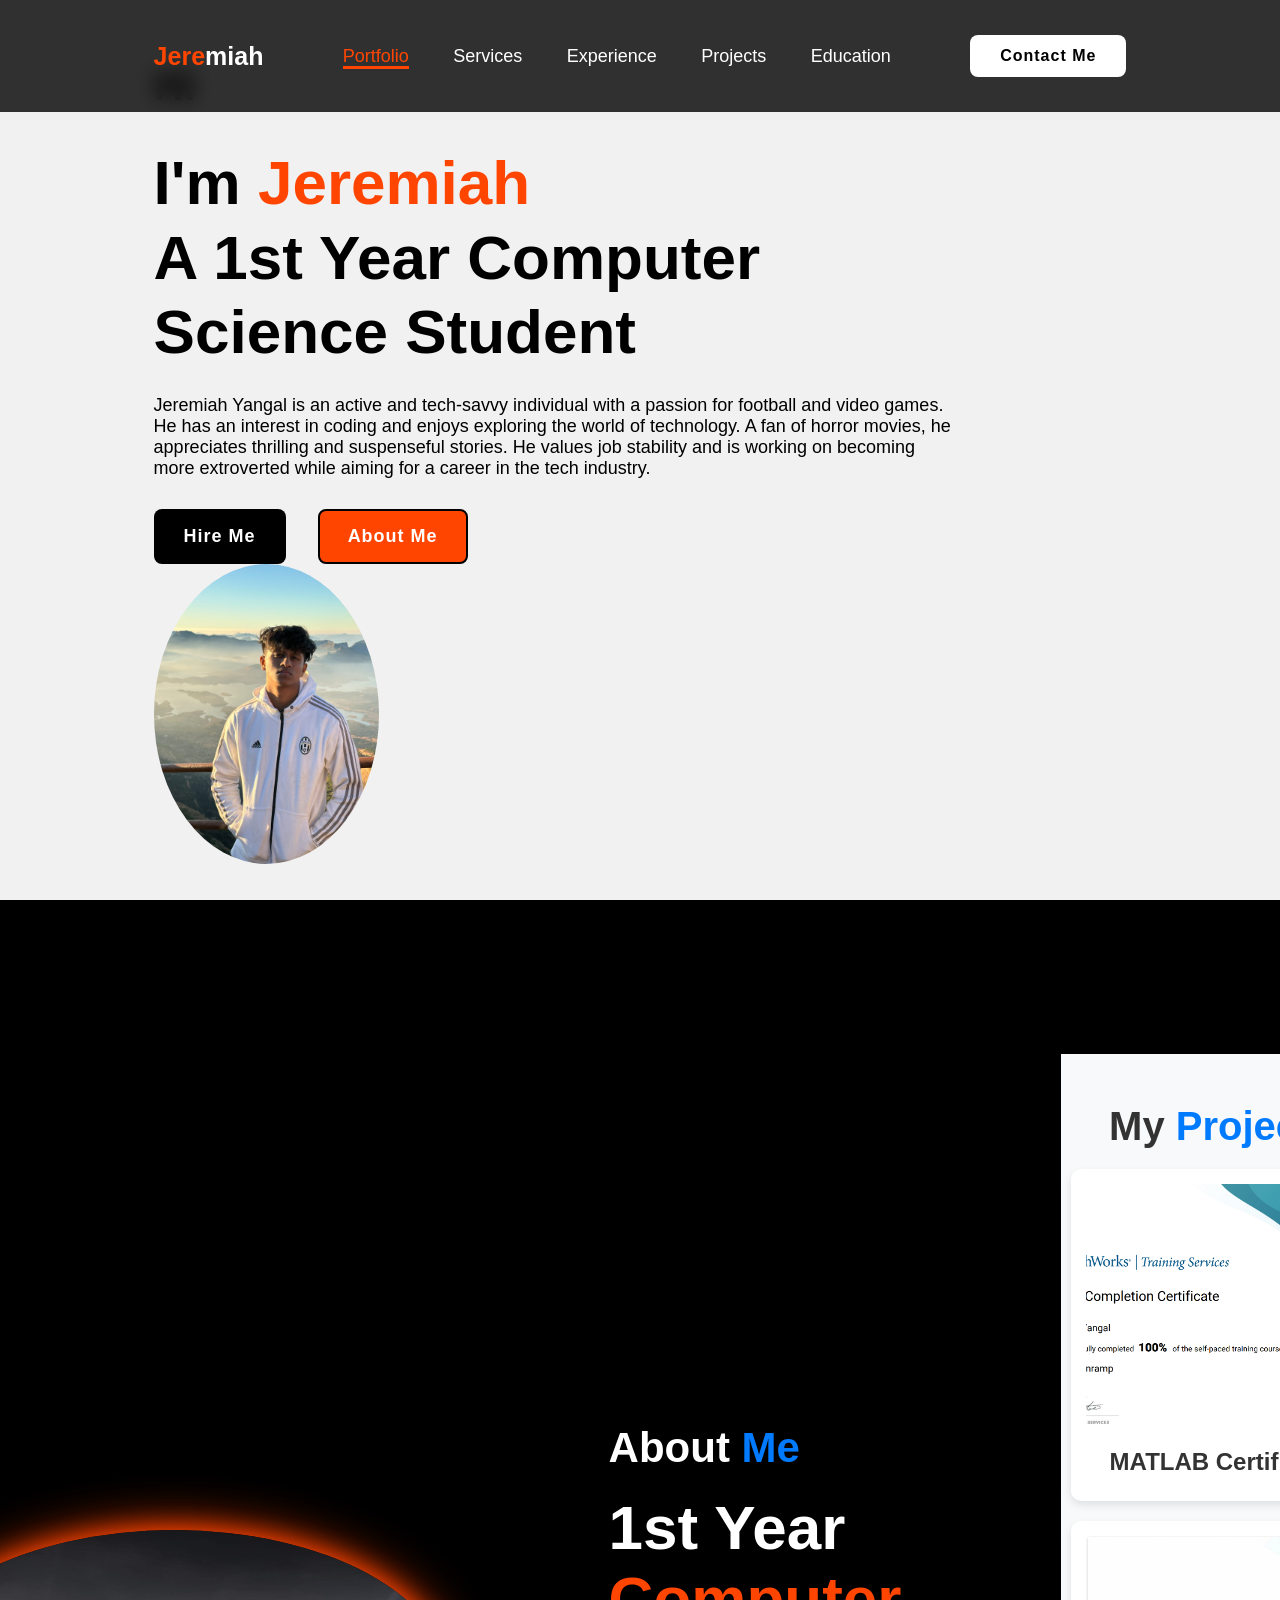
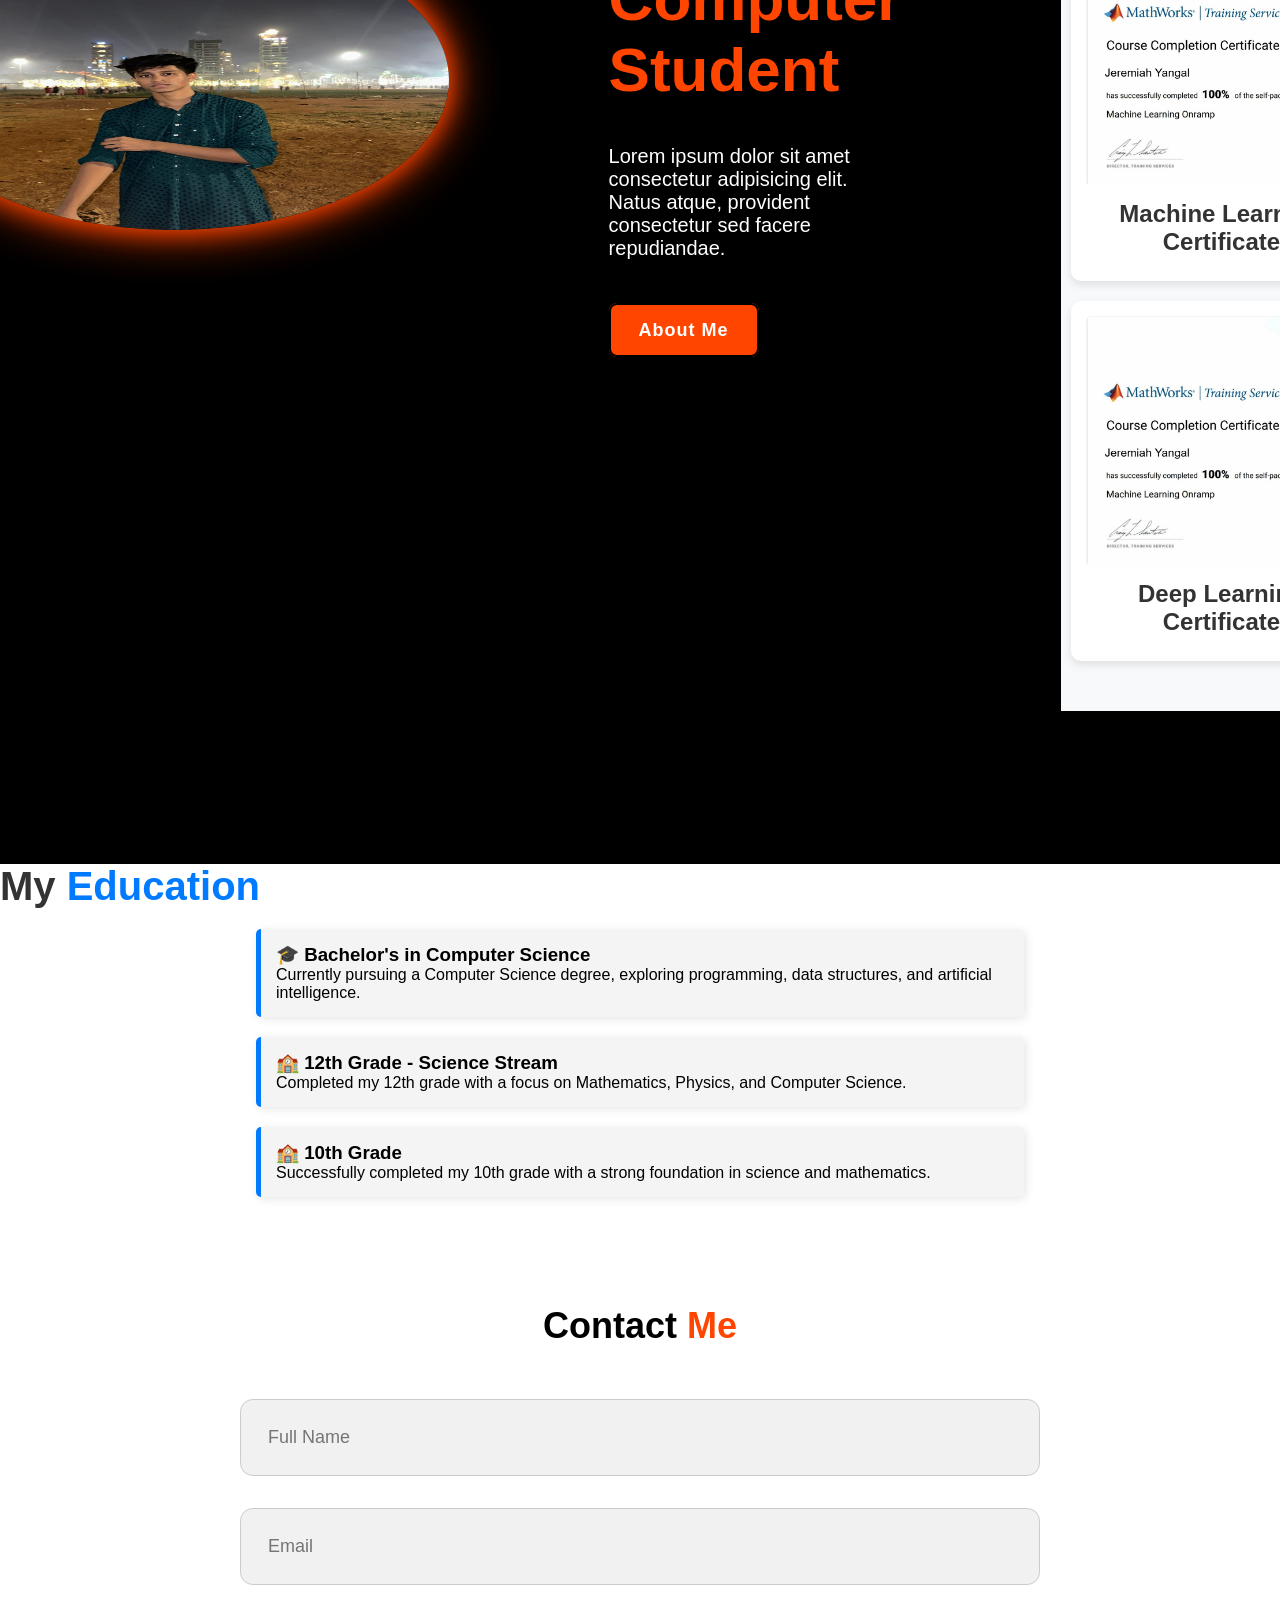
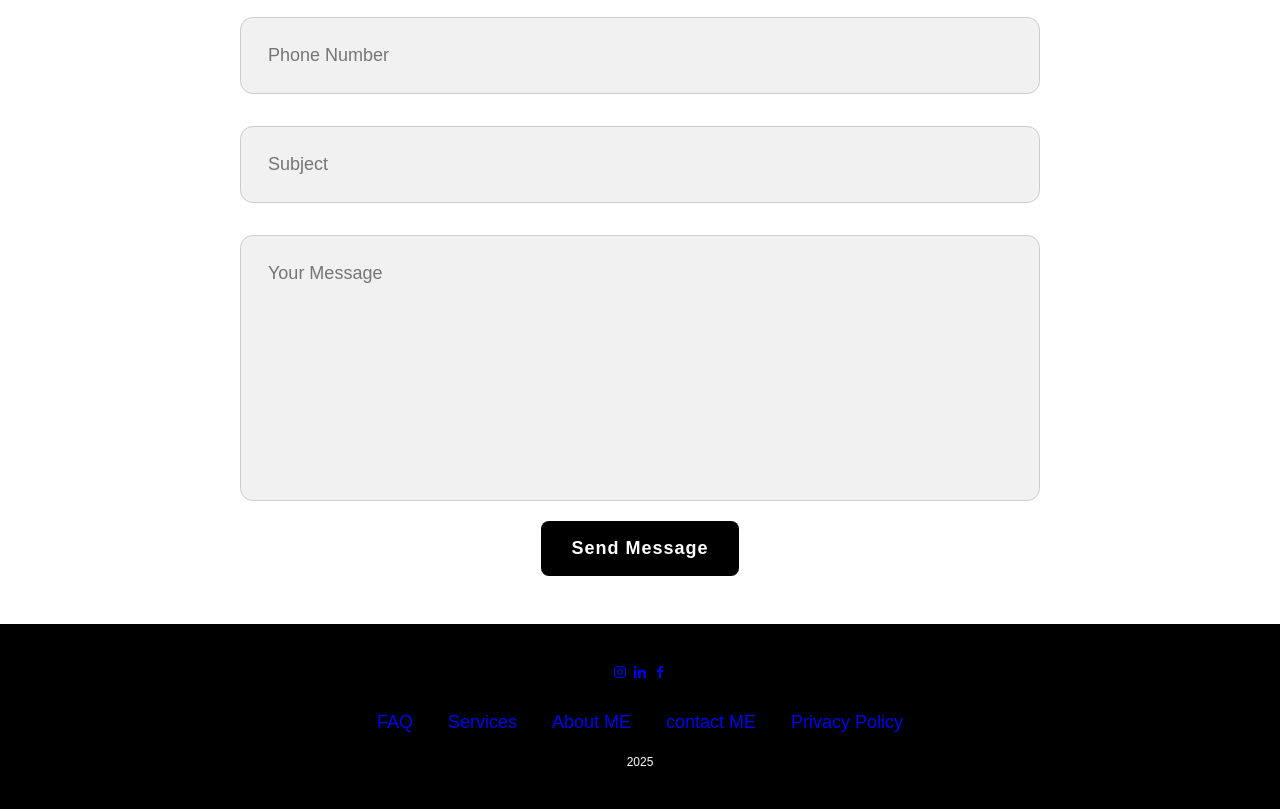
==== index.html @ 3ae471b3 "deploy" ====
<!DOCTYPE html>
<html lang="en">
<head>
    <meta charset="UTF-8">
    <meta name="viewport" content="width=device-width, initial-scale=1.0">
    <title>Simple Portfolio</title>
    <link rel="stylesheet" href="style.css">
    <link rel="stylesheet" href="https://unpkg.com/boxicons@2.1.4/css/boxicons.min.css">

</head>
<body>
    <header class="header">
        <a href="#" class="logo"><span>Jere</span>miah</a>
        
        <nav class="navbar">
            <a href="#" class="active">Portfolio</a>
            <a href="#">Services</a> 
            <a href="#">Experience</a> 
            <a href="#projects">Projects</a> 
            <a href="#education">Education</a>
        </nav>
        
        <a href="#contact" class="contact">Contact Me</a>
    </header>
    
    <section class="home">
        <div class="home-content">
            <h3>Hi</h3>
            <br>
             <br>
            <h1>I'm <span>Jeremiah</span><br>A 1st Year Computer Science Student</h1>
            <p>Jeremiah Yangal is an active and tech-savvy individual with a passion for football and video games. He has an interest in coding and enjoys exploring the world of technology. A fan of horror movies, he appreciates thrilling and suspenseful stories. He values job stability and is working on becoming more extroverted while aiming for a career in the tech industry.</p>
            
            <div class="btn-box">
                <button class="btn-1">Hire Me</button>
                <button class="btn-2">About Me</button>
            </div>
            
            <div class="img-box">
                <img src="my photo.jpg" height="300px" alt="Jeremiah's Photo">
            </div>
        </div>
    </section>
    
    <section class="about">
        <div class="about-img">
            <img src="my img.jpg" height="300px">
        </div>
        
        <div class="about-content">
            <h2 class="heading">About <span>Me</span></h2>
            <h3>1st Year <span>Computer Student</span></h3>
            <p>Lorem ipsum dolor sit amet consectetur adipisicing elit. Natus atque, provident consectetur sed facere repudiandae.</p>
            <a href="#" class="btn-2">About Me</a>
        </div>
        <section id="projects" class="projects">
            <h2 class="heading">My <span>Projects</span></h2>
            <div class="project-container">
                <div class="project">
                    <img src="MAtlab certifiacte.png" alt="Project 1">
                    <h3>MATLAB Certificate</h3>
                </div>
                <div class="project">
                    <img src="MAchine learning certifiavte.png" alt="Project 2">
                    <h3>Machine Learning Certificate</h3>
                </div>
                <div class="project">
                    <img src="Screenshot 2025-03-20 222717.png" alt="Project 3">
                    <h3>Deep Learning Certificate</h3>
                </div>
            </div>
        </section>
        
    </section>
    <section id="education" class="education">
        <h2 class="heading">My <span>Education</span></h2>
        
        <div class="education-container">
            <div class="education-box">
                <h3>🎓 Bachelor's in Computer Science</h3>
                <p>Currently pursuing a Computer Science degree, exploring programming, data structures, and artificial intelligence.</p>
            </div>
            
            <div class="education-box">
                <h3>🏫 12th Grade - Science Stream</h3>
                <p>Completed my 12th grade with a focus on Mathematics, Physics, and Computer Science.</p>
            </div>
            
            <div class="education-box">
                <h3>🏫 10th Grade</h3>
                <p>Successfully completed my 10th grade with a strong foundation in science and mathematics.</p>
            </div>
        </div>
    </section>
    
    

    <section id="contact" class="contact-form">
        <h2 class="contact-me">Contact <span>Me</span></h2>
        <form action="#">
            <div class="input-box">
                <input type="text" placeholder="Full Name">
                <input type="email" placeholder="Email">
            </div>
            <div class="input-box">
                <input type="number" placeholder="Phone Number">
                <input type="text" placeholder="Subject">
            </div>
            <textarea cols="30" rows="10" placeholder="Your Message"></textarea>
            <input type="submit" value="Send Message" class="btn-1">
        </form>
    </section>
    

        </form>



    </section>
    <footer class="footer">
        <div class="social">
            <a href="https://www.instagram.com/jeremiahh.30/" target="_blank"><i class='bx bxl-instagram'></i></a>
            <a href="https://www.linkedin.com/in/jeremiah-yangal-043360330/" target="_blank"><i class='bx bxl-linkedin'></i></a>
            <a href="https://facebook.com" target="_blank"><i class='bx bxl-facebook'></i></a>
            


        </div>
        <ul class="list">
            <li>

                <a href="#">FAQ</a>
            </li>
            <li>

                <a href="#">Services</a>
            </li>
            <li>

                <a href="#">About ME</a>
            </li>
            <li>

                <a href="#">contact ME</a>
            </li>
            <li>

                <a href="#">Privacy Policy</a>
            </li>


        </ul>
        <p class="copyright"> 2025 </p>



    </footer>
    
    
</body>
</html>
---- style.css ----
*{
    margin: 0;
    padding: 0;
    box-sizing: border-box;
    font-family:'Poppins',sans-serif;
    text-decoration: none;
    list-style: none;
}

.header{
    position: fixed;
    top: 0;
    left: 0;
    width: 100%;
    padding: 35px 12%;
    background: rgba(0, 0, 0, 0.8);
    backdrop-filter: blur(10px);
    display: flex;
    justify-content: space-between;
    align-items: center;
    z-index: 100;
}

.logo{
    font-size: 25px;
    color: white;
    font-weight: 600;
    transition: 0.3s ease;
}

.logo:hover{
    color: orangered;
    text-shadow: 0 0 25px orangered, 0 0 50px orangered;
    transform: scale(1.1);
}

span{
    color: orangered;
}

.navbar a{
    font-size: 18px;
    color: white;
    font-weight: 500;
    margin: 0 20px;
    border-bottom: 3px solid transparent;
    transition: 0.3s ease;
}

.navbar a:hover, .navbar a.active{
    color: orangered;
    border-bottom: 3px solid orangered;
}

.contact{
    padding: 10px 28px;
    background-color: white;
    color: black;
    border: 2px solid transparent;
    border-radius: 8px;
    font-size: 16px;
    letter-spacing: 1px;
    font-weight: 600;
    transition: 0.3s ease;
}

.contact:hover{
    background-color: orangered;
    box-shadow: 0 0 25px orangered;
    color: white;
}

.home{
    width: 100%;
    min-height: 100vh;
    background: rgba(241, 241, 241);
    display: flex;
    align-items: center;
    gap: 7mm;
    padding: 30px 12% 0;
}

.home-content{
    max-width: 800px;
}

.home-content h3{
    font-size: 42px;
}

.home-content h1{
    font-size: 62px;
    line-height: 1.2;
}

.home-content p{
    font-size: 18px;
    margin: 25px 0 30px;
}

.btn-box{
    width: 345px;
    display: flex;
    gap: 2em;
}

.btn-1, .btn-2{
    padding: 15px 28px;
    border-radius: 8px;
    font-size: 18px;
    letter-spacing: 1px;
    font-weight: 600;
    transition: 0.3s ease;
    cursor: pointer;
}

.btn-1{
    background-color: black;
    color: white;
    border: 2px solid transparent;
}

.btn-1:hover{
    background-color: white;
    color: black;
    border: 2px solid black;
}

.btn-2{
    background-color: orangered;
    color: white;
    border: 2px solid black;
}

.btn-2:hover{
    background-color: white;
    color: orangered;
}

.img-box img{
    border-radius: 50%;
}

::-webkit-scrollbar{
    width: 15px;
}

::-webkit-scrollbar-thumb{
    background-color: orangered;
}

::-webkit-scrollbar-track{
    background-color: rgba(0, 0, 0, 0.6);
    width: 50px;
}

.about{
    display: flex;
    justify-content: center;
    align-items: center;
    padding: 12% 8%;
    gap: 10em;
    background-color: black;
}

.about-img img{
    position: relative;
    width: 550px;
    box-shadow: 0 0 25px orangered, 0 0 50px orangered;
    border-radius: 50%;
}

.about-content h2{
    text-align: left;
    color: white;
    font-size: 42px;
}

.about-content h3{
    font-size: 62px;
    color: white;
}

.about-content p{
    color: white;
    font-size: 20px;
    margin: 2em 0 3em;
}

.contact-form h2{
    text-align: center;
    margin-top: 3em;
    margin-bottom: 1em;
    font-size: 36px;
}

.contact-form form{
    max-width: 50em;
    margin: 1rem auto;
    text-align: center;
    margin-bottom: 3em;
}

.contact-form form .input-box{
    display: flex;
    justify-content: center;
    flex-wrap: wrap;
}

.contact-form form .input-box input,
.contact-form form textarea{
    width: 100%;
    padding: 1.5em;
    font-size: 18px;
    color: black;
    background: rgba(241, 241, 241);
    border-radius: .8rem;
    margin: 1rem 0;
    resize: none;
    border: 1px solid #ccc;
}
.footer{
    position: relative;
    bottom: 0;
    width: 100%;
    padding: 40px 0;
    background-color: black;

}
.footer .social{
    text-align: center;
    padding-bottom: 25px;
    color: white;
}
.footer.social a{
    font-size: 24px;
    color: white;
    border: 2px solid orangered;
    width: 40px;
    height: 40px;
    line-height: 38px;
    display: inline-block;
    text-align: center;
    border-radius: 50%;
    margin: 0 8px;
    box-shadow: inset 0 0 10px orangered,0 0 10px orangered;
    transition: 0.3s ease;
}
.footer .social a:hover{
    transform: scale(1.2)translateY(-10px);
    color: orangered;
    border: 2px solid orangered;

}
.footer ul{
    margin-top: 0;
    padding: 0;
    font-size: 18px;
    line-height: 1.6;
    margin-bottom: 0;
    text-align: center;

}
.footer ul li{
    color: white;
   border-bottom: 3px solid transparent;
   transition: 0.3s ease;
}
.footer ul li a :hover{
    border-bottom: 3px solid orangered;
}
.footer ul li {
    display: inline-block;
    padding: 0 15px;
}
.footer .copyright{
    margin-top: 15px;
    text-align: center;
    font-size: 12px;
    color: white;

}
/* General Styling */
.projects {
    text-align: center;
    padding: 50px 10px;
    background: #f8f9fa;
}

.heading {
    font-size: 2.5rem;
    color: #333;
    margin-bottom: 20px;
}

.heading span {
    color: #007bff;
}

.project-container {
    display: flex;
    flex-wrap: wrap;
    justify-content: center;
    gap: 20px;
    margin-top: 20px;
}

.project {
    background: #fff;
    padding: 15px;
    border-radius: 10px;
    box-shadow: 0 4px 8px rgba(0, 0, 0, 0.1);
    width: 300px;
    transition: transform 0.3s, box-shadow 0.3s;
    overflow: hidden;
}

.project:hover {
    transform: translateY(-5px);
    box-shadow: 0 8px 16px rgba(0, 0, 0, 0.2);
}

.project img {
    width: 100%;
    height: 250px;
    object-fit: cover;
    border-radius: 5px;
}

.project h3 {
    margin: 10px 0;
    font-size: 1.5rem;
    color: #333;
}

.project p {
    font-size: 1rem;
    color: #666;
}

.education-container {
    display: flex;
    flex-direction: column;
    align-items: center;
    gap: 20px;
}

.education-box {
    width: 60%;
    padding: 15px;
    background-color: #f4f4f4;
    border-left: 5px solid #007bff;
    border-radius: 5px;
    box-shadow: 2px 2px 10px rgba(0, 0, 0, 0.1);
}
html {
    scroll-behavior: smooth;
}
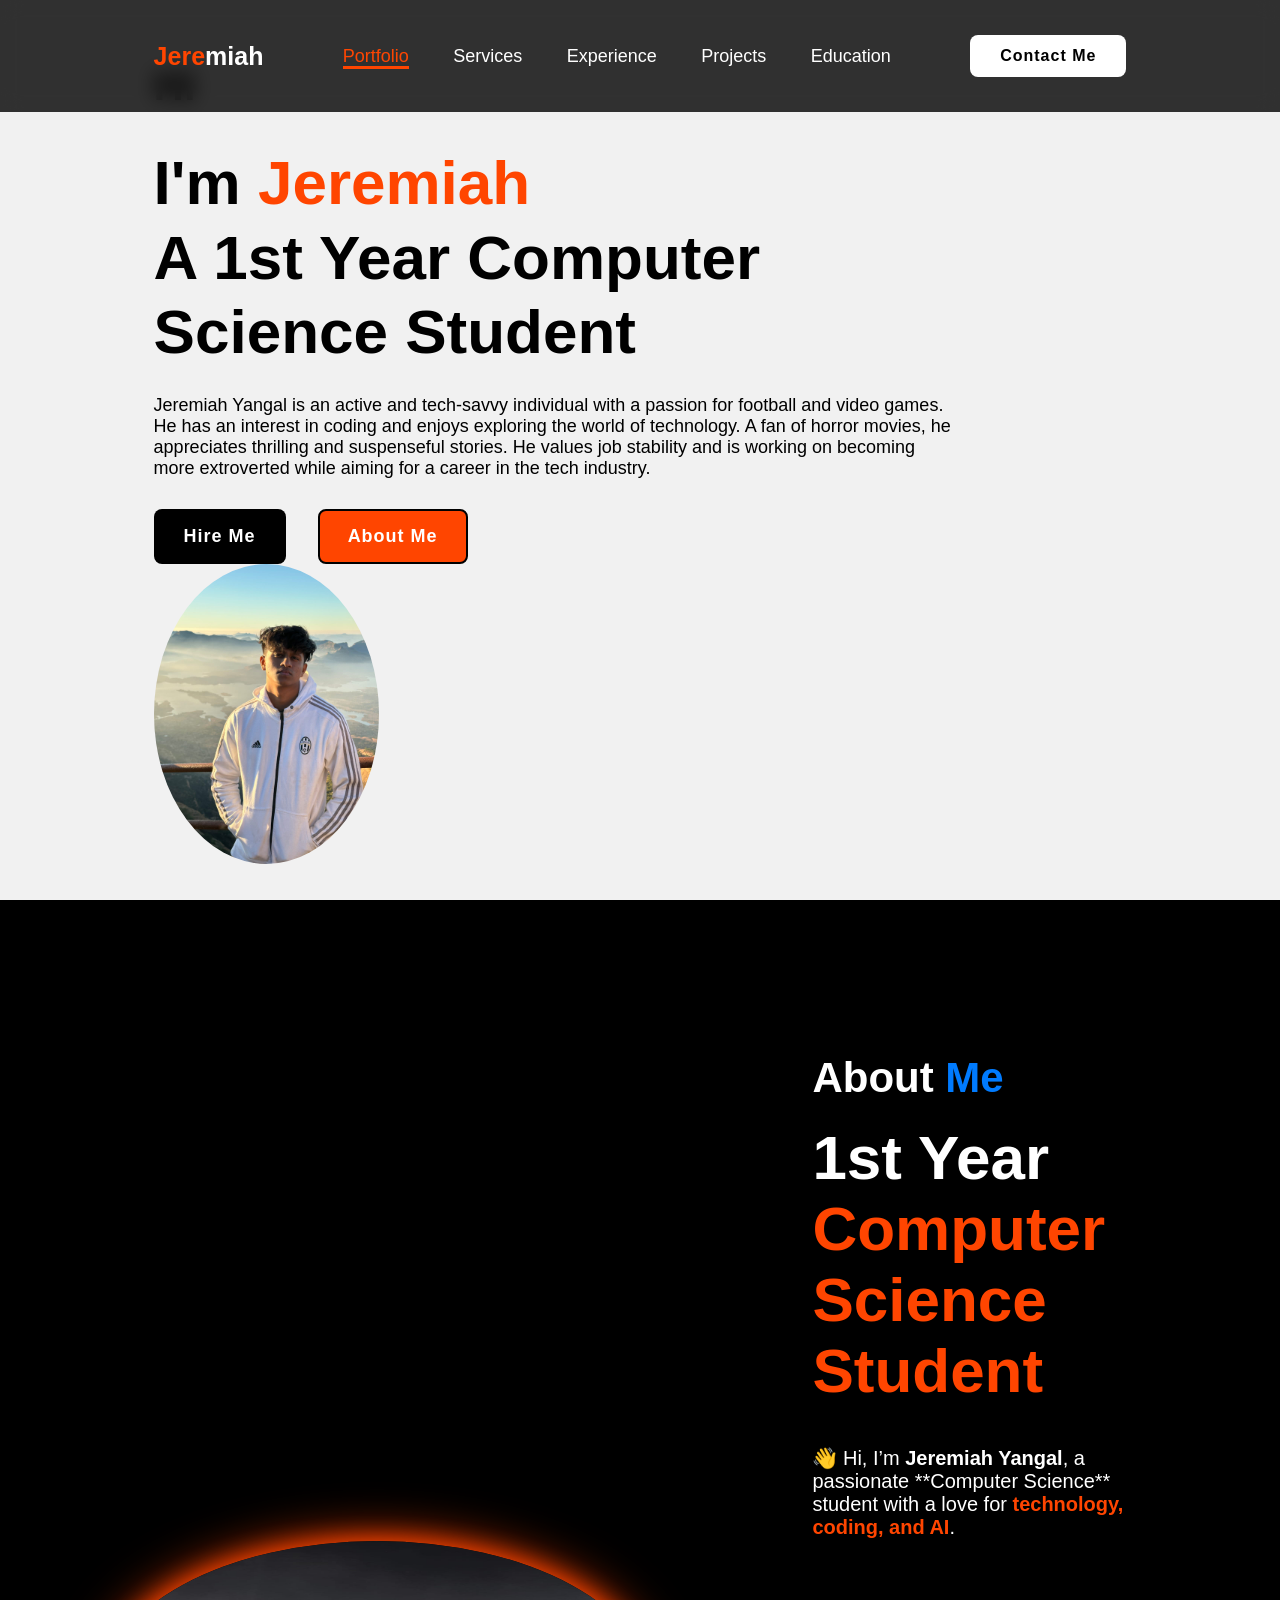
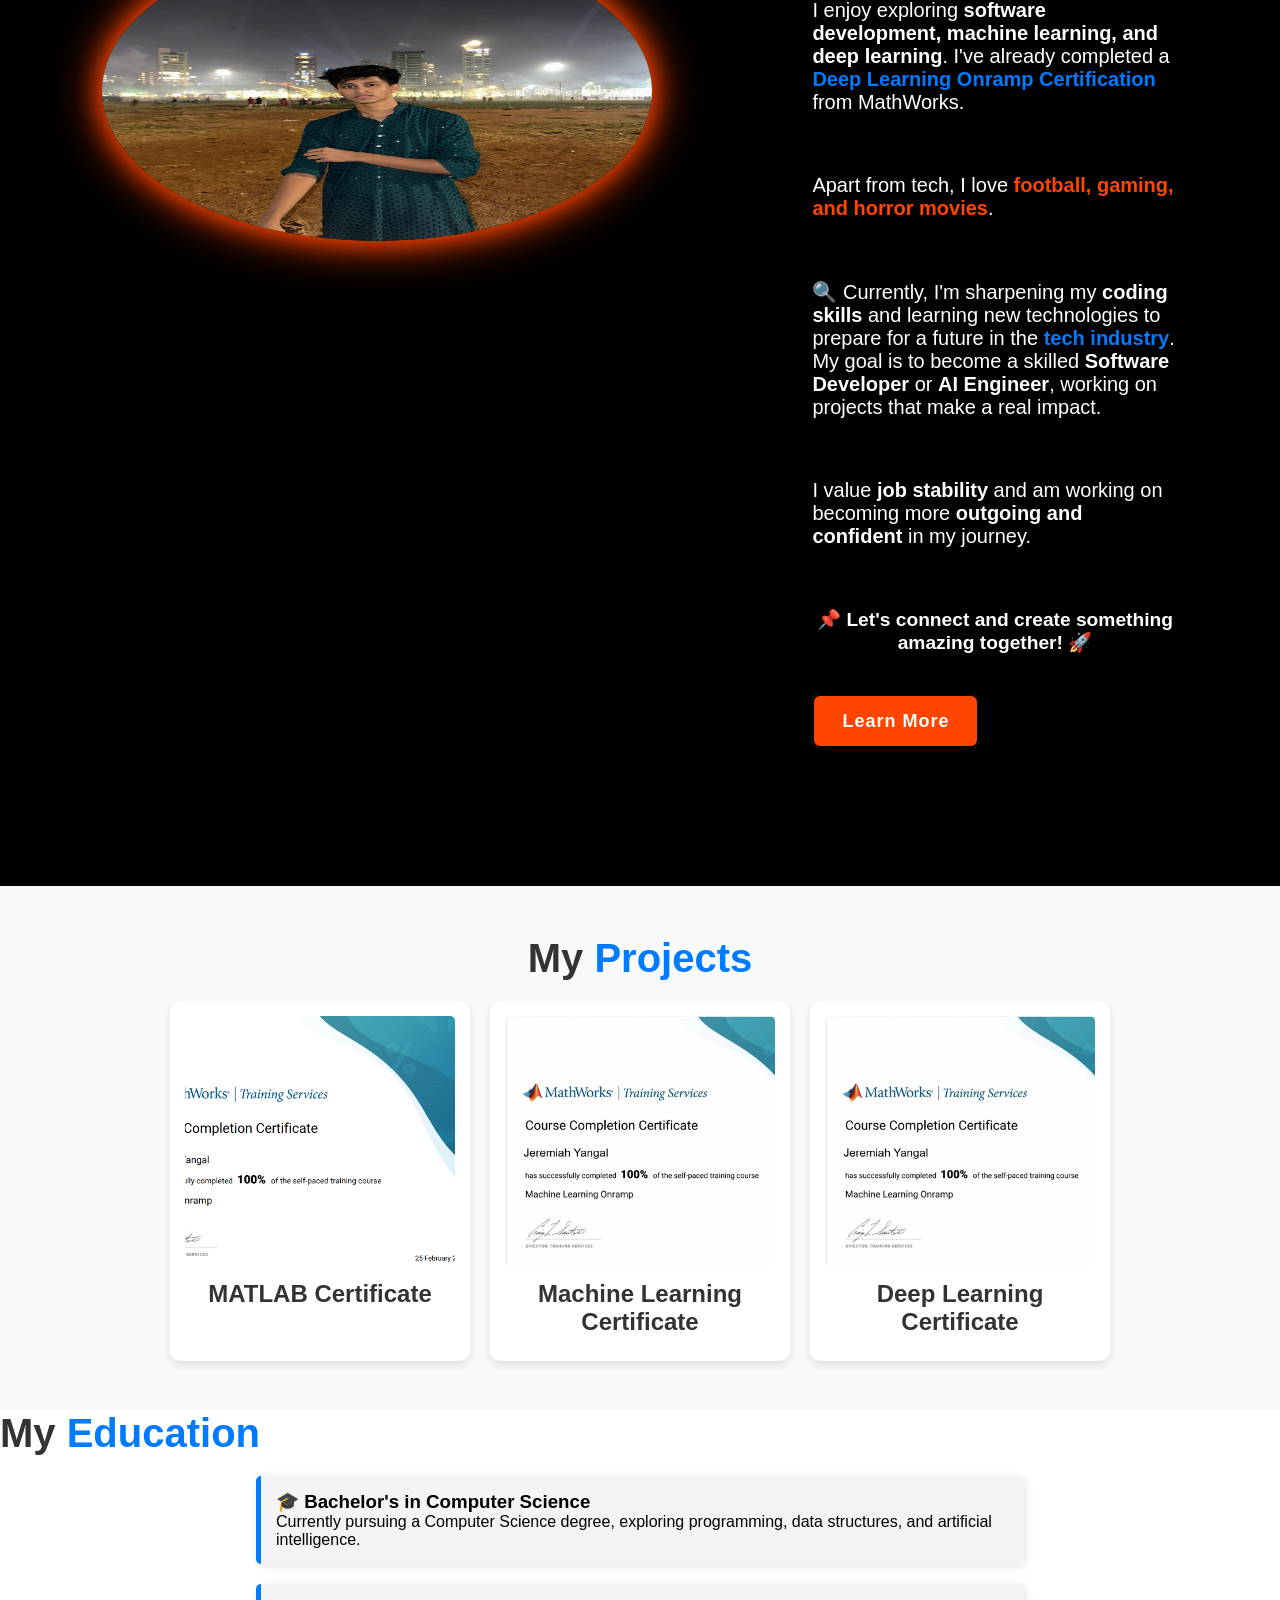
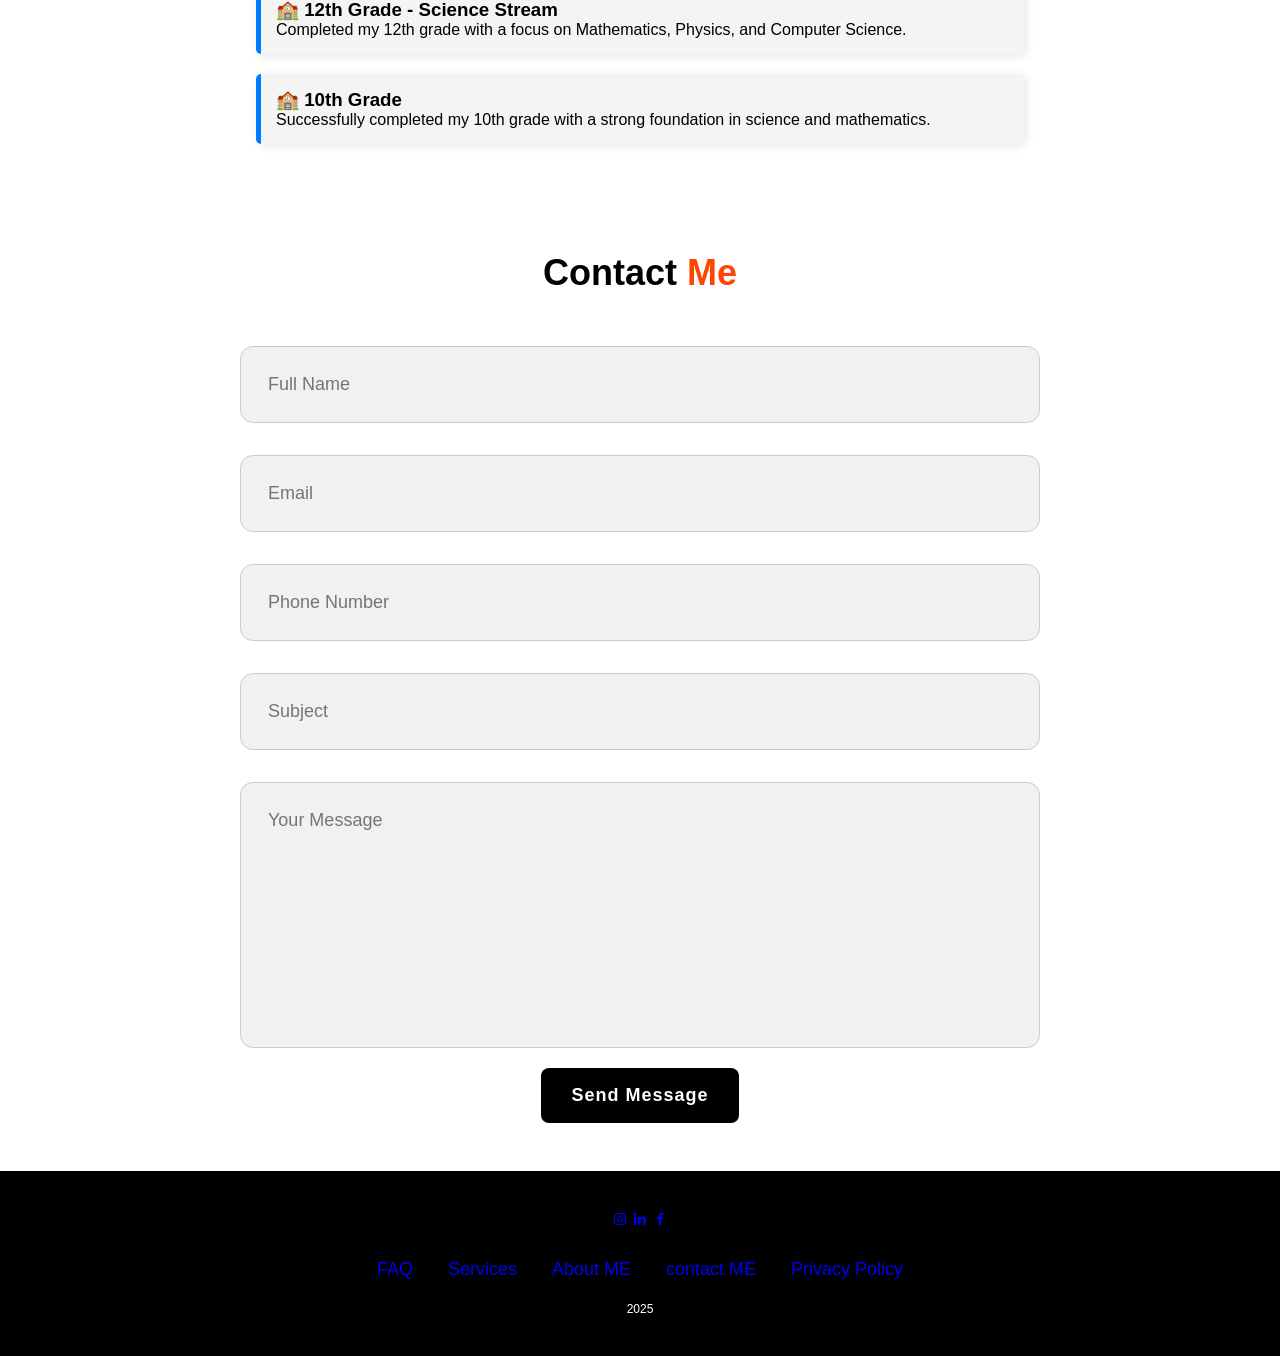
==== commit 298fbe34: "Update index.html" ====
--- a/index.html
+++ b/index.html
@@ -42,6 +42,7 @@
         </div>
     </section>
     
+   
     <section class="about">
         <div class="about-img">
             <img src="my img.jpg" height="300px">
@@ -49,10 +50,41 @@
         
         <div class="about-content">
             <h2 class="heading">About <span>Me</span></h2>
-            <h3>1st Year <span>Computer Student</span></h3>
-            <p>Lorem ipsum dolor sit amet consectetur adipisicing elit. Natus atque, provident consectetur sed facere repudiandae.</p>
-            <a href="#" class="btn-2">About Me</a>
+            <h3>1st Year <span>Computer Science Student</span></h3>
+            <p>
+                👋 Hi, I’m <b>Jeremiah Yangal</b>, a passionate **Computer Science** student with a love for 
+                <b style="color: orangered;">technology, coding, and AI</b>.  
+            </p>
+        
+            <p>
+                I enjoy exploring <b>software development, machine learning, and deep learning</b>. 
+                I've already completed a <span style="color: #007bff; font-weight: bold;">Deep Learning Onramp Certification</span> from MathWorks.  
+            </p>
+        
+            <p>
+                Apart from tech, I love <b style="color: orangered;">football, gaming, and horror movies</b>.  
+            </p>
+        
+            <p>
+                🔍 Currently, I'm sharpening my <b>coding skills</b> and learning new technologies to prepare for a future 
+                in the <b style="color: #007bff;">tech industry</b>. My goal is to become a skilled <b>Software Developer</b> or <b>AI Engineer</b>, 
+                working on projects that make a real impact.  
+            </p>
+        
+            <p>
+                I value <b>job stability</b> and am working on becoming more <b>outgoing and confident</b> in my journey.  
+            </p>
+        
+            <p style="text-align: center; font-size: 1.2rem; margin-top: 20px;">
+                📌 <b>Let's connect and create something amazing together! 🚀</b>  
+            </p>
+        
+            <a href="#" class="btn-2">Learn More</a>
         </div>
+        
+        
+        
+    </section>
         <section id="projects" class="projects">
             <h2 class="heading">My <span>Projects</span></h2>
             <div class="project-container">
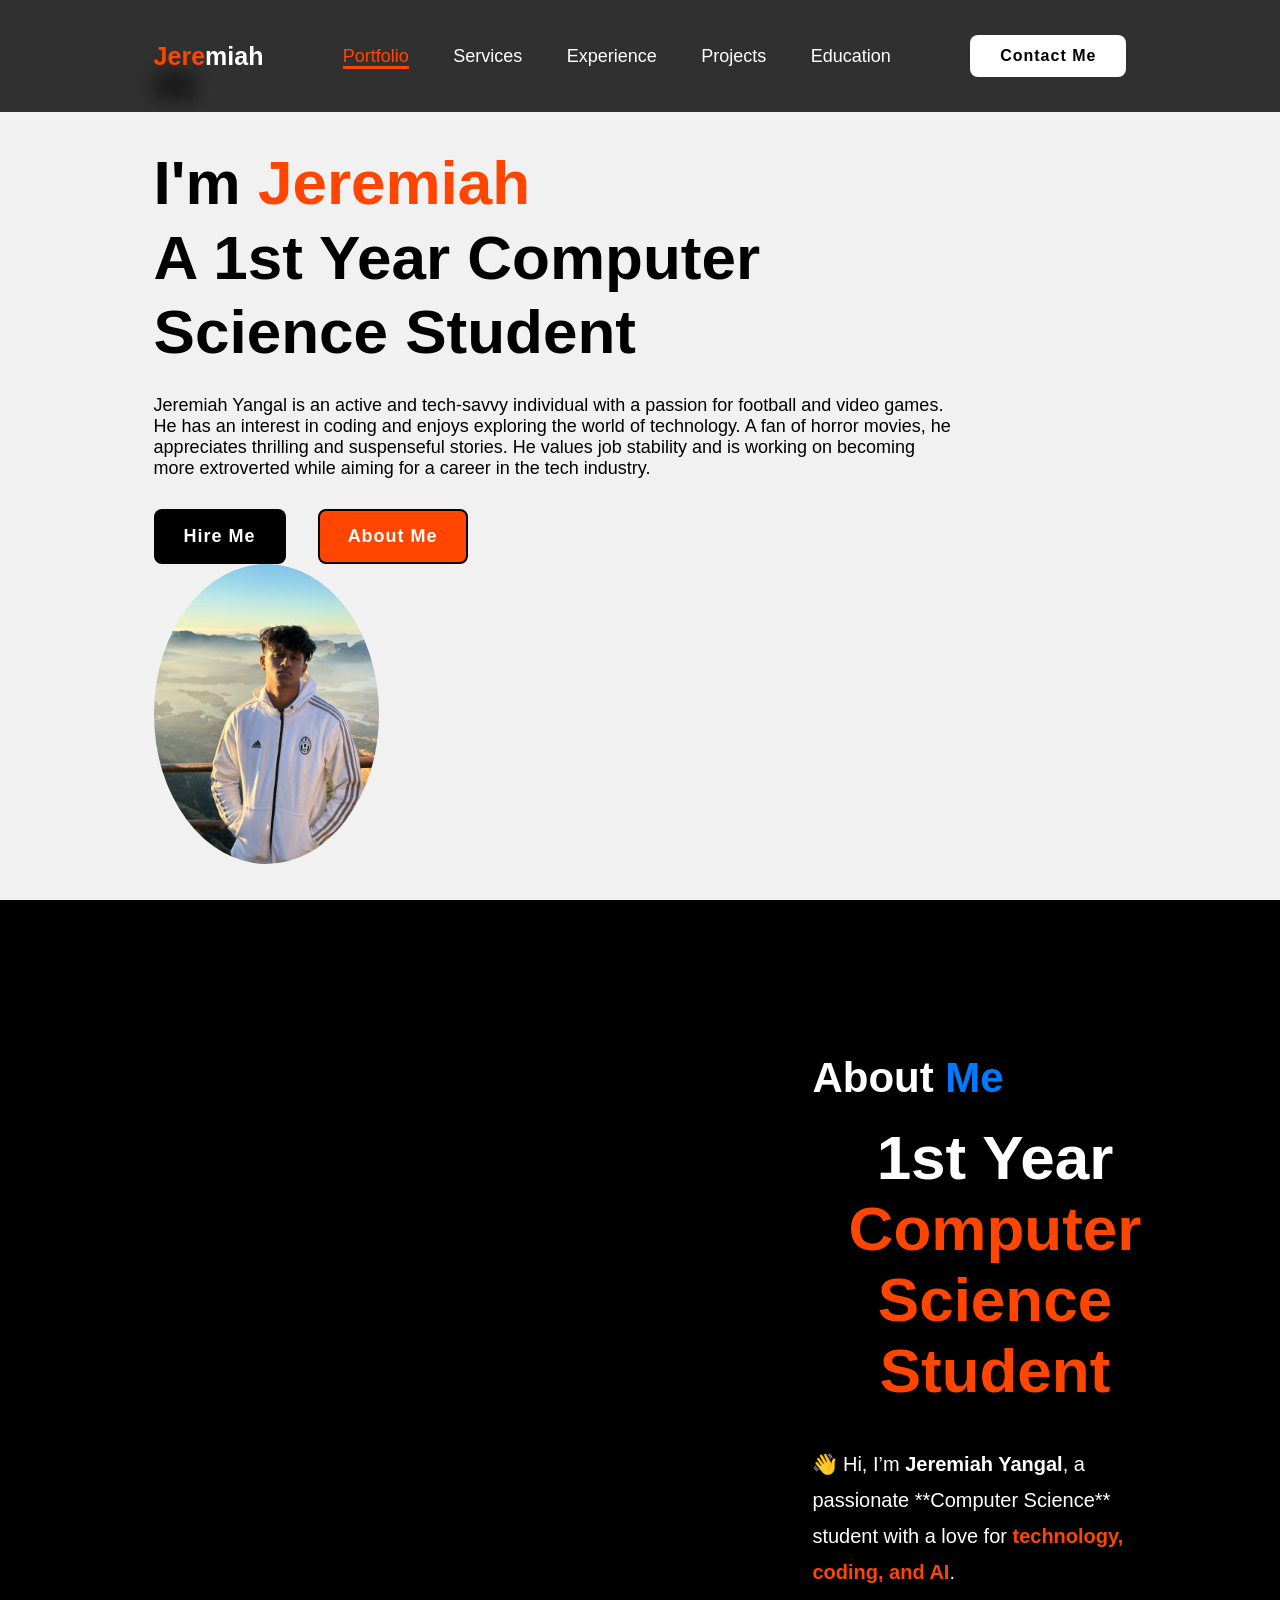
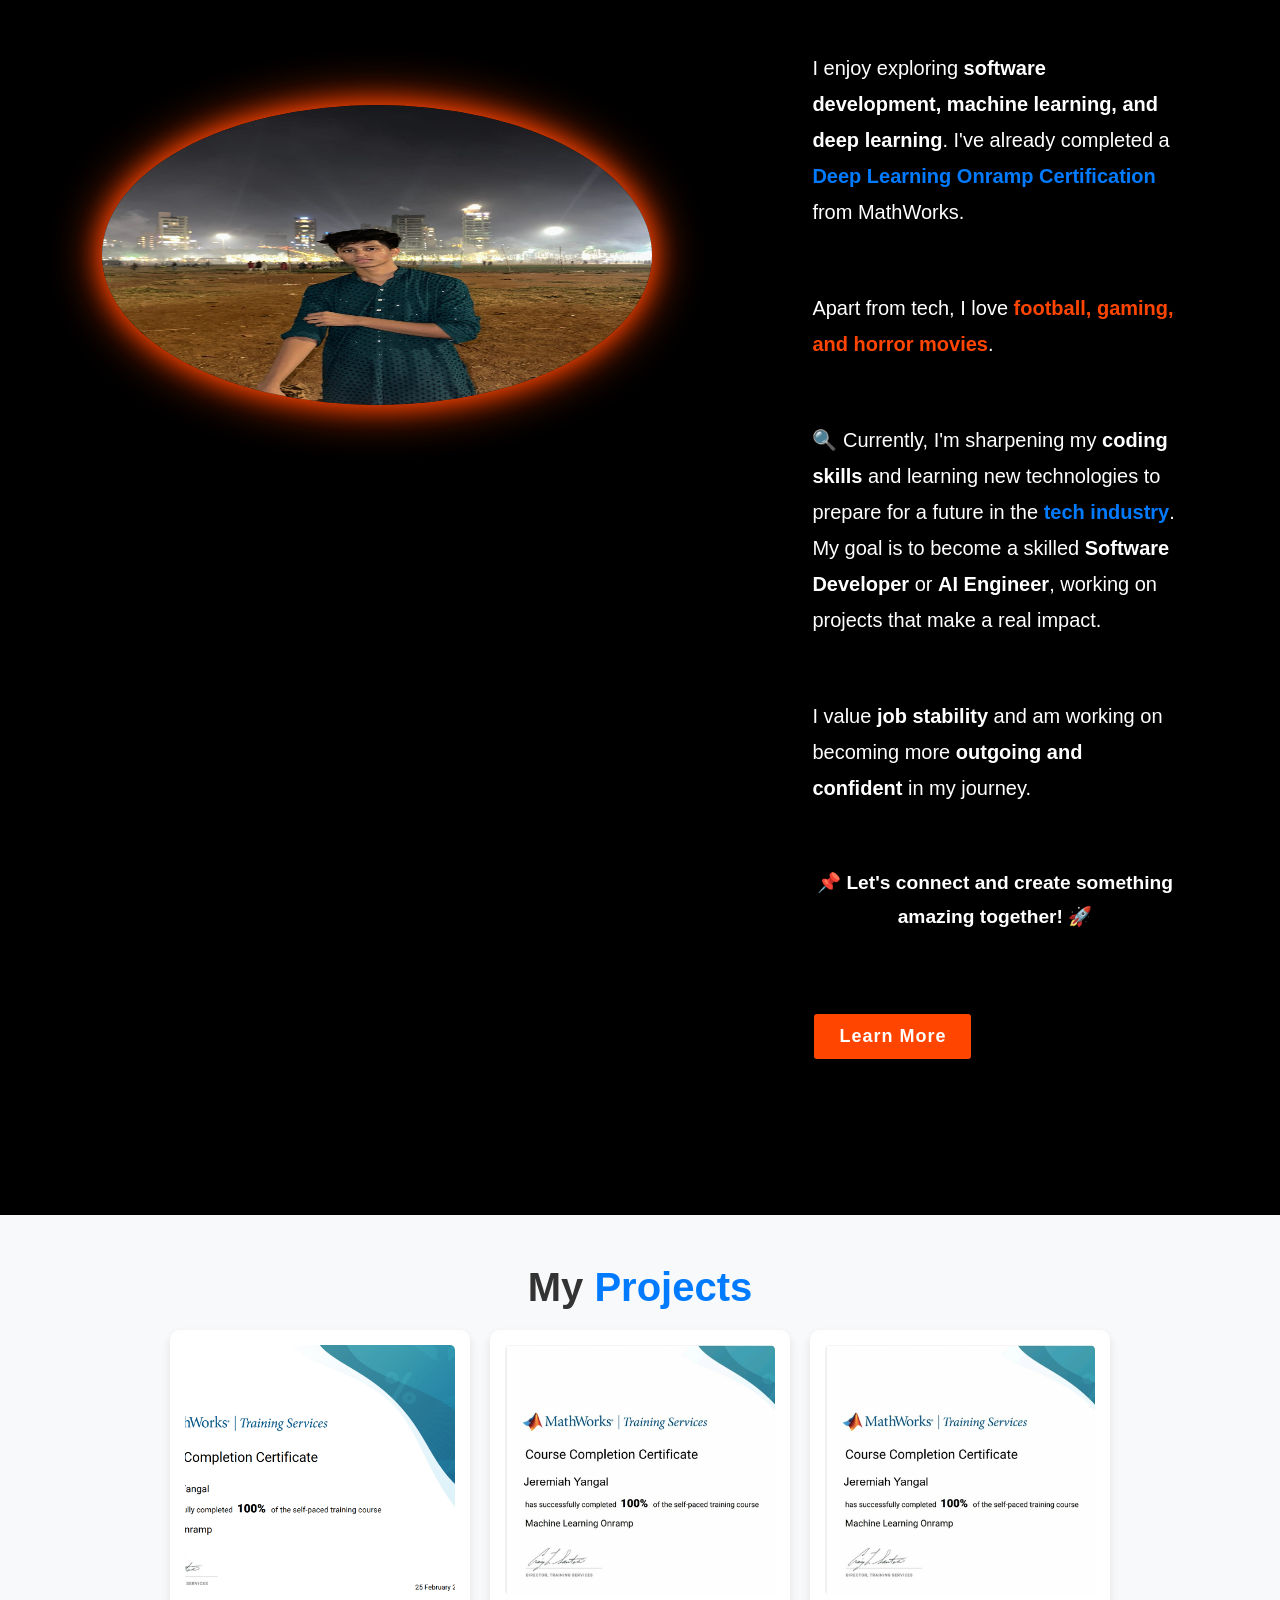
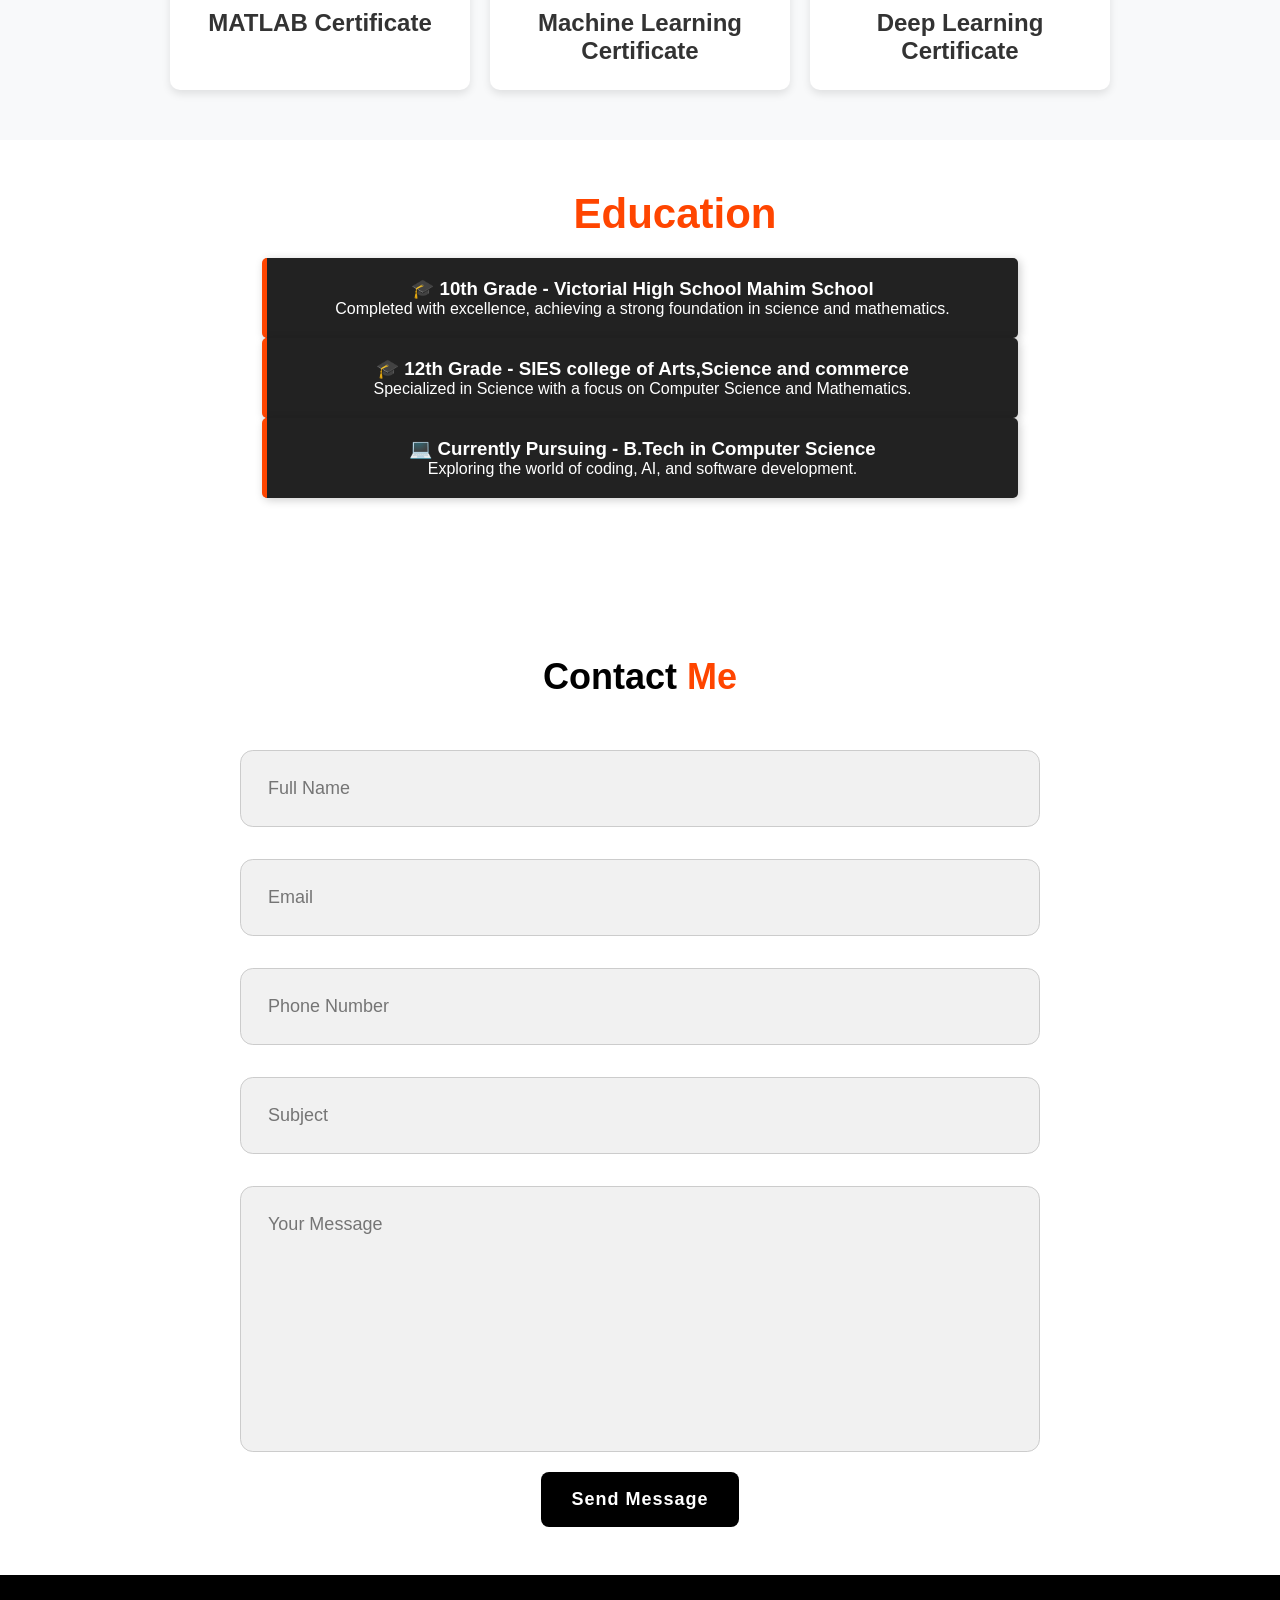
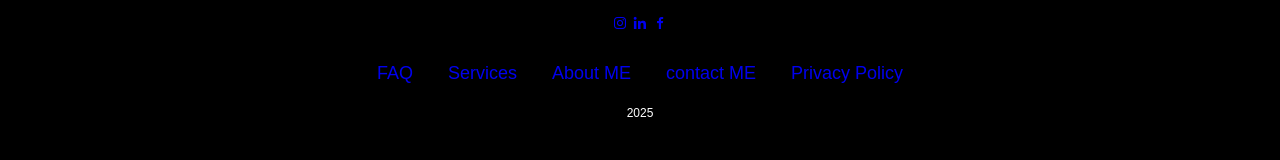
==== commit d889f218: "Update index.html" ====
--- a/index.html
+++ b/index.html
@@ -9,6 +9,7 @@
 
 </head>
 <body>
+   
     <header class="header">
         <a href="#" class="logo"><span>Jere</span>miah</a>
         
@@ -42,7 +43,6 @@
         </div>
     </section>
     
-   
     <section class="about">
         <div class="about-img">
             <img src="my img.jpg" height="300px">
@@ -85,45 +85,42 @@
         
         
     </section>
-        <section id="projects" class="projects">
-            <h2 class="heading">My <span>Projects</span></h2>
-            <div class="project-container">
-                <div class="project">
-                    <img src="MAtlab certifiacte.png" alt="Project 1">
-                    <h3>MATLAB Certificate</h3>
-                </div>
-                <div class="project">
-                    <img src="MAchine learning certifiavte.png" alt="Project 2">
-                    <h3>Machine Learning Certificate</h3>
-                </div>
-                <div class="project">
-                    <img src="Screenshot 2025-03-20 222717.png" alt="Project 3">
-                    <h3>Deep Learning Certificate</h3>
-                </div>
+    <section id="projects" class="projects">
+        <h2 class="heading">My <span>Projects</span></h2>
+        <div class="project-container">
+            <div class="project">
+                <img src="MAtlab certifiacte.png" alt="Project 1">
+                <h3>MATLAB Certificate</h3>
             </div>
-        </section>
-        
-    </section>
-    <section id="education" class="education">
-        <h2 class="heading">My <span>Education</span></h2>
-        
-        <div class="education-container">
-            <div class="education-box">
-                <h3>🎓 Bachelor's in Computer Science</h3>
-                <p>Currently pursuing a Computer Science degree, exploring programming, data structures, and artificial intelligence.</p>
+            <div class="project">
+                <img src="MAchine learning certifiavte.png" alt="Project 2">
+                <h3>Machine Learning Certificate</h3>
             </div>
-            
-            <div class="education-box">
-                <h3>🏫 12th Grade - Science Stream</h3>
-                <p>Completed my 12th grade with a focus on Mathematics, Physics, and Computer Science.</p>
-            </div>
-            
-            <div class="education-box">
-                <h3>🏫 10th Grade</h3>
-                <p>Successfully completed my 10th grade with a strong foundation in science and mathematics.</p>
+            <div class="project">
+                <img src="Screenshot 2025-03-20 222717.png" alt="Project 3">
+                <h3>Deep Learning Certificate</h3>
             </div>
         </div>
     </section>
+    <section id="education" class="education-container">
+        <h2 class="heading">My <span style="color: orangered;">Education</span></h2>
+    
+        <div class="education-box">
+            <h3>🎓 10th Grade - Victorial High School Mahim School</h3>
+            <p>Completed with excellence, achieving a strong foundation in science and mathematics.</p>
+        </div>
+    
+        <div class="education-box">
+            <h3>🎓 12th Grade - SIES college of Arts,Science and commerce</h3>
+            <p>Specialized in Science with a focus on Computer Science and Mathematics.</p>
+        </div>
+    
+        <div class="education-box">
+            <h3>💻 Currently Pursuing - B.Tech in Computer Science</h3>
+            <p>Exploring the world of coding, AI, and software development.</p>
+        </div>
+    </section>
+    
     
     
 
--- a/style.css
+++ b/style.css
@@ -6,6 +6,61 @@
     text-decoration: none;
     list-style: none;
 }
+@keyframes fadeIn {
+    from {
+        opacity: 0;
+        transform: translateY(20px);
+    }
+    to {
+        opacity: 1;
+        transform: translateY(0);
+    }
+}
+
+.fade-in {
+    animation: fadeIn 1s ease-in-out;
+}
+
+
+.header,
+.home,
+.about,
+.projects,
+.education-container,
+.contact-form,
+.footer {
+    opacity: 0;
+    animation: fadeIn 1.5s ease-in-out forwards;
+}
+.header {
+    animation-delay: 0.2s;
+}
+
+.home {
+    animation-delay: 0.4s;
+}
+
+.about {
+    animation-delay: 0.6s;
+}
+
+.projects {
+    animation-delay: 0.8s;
+}
+
+.education-container {
+    animation-delay: 1s;
+}
+
+.contact-form {
+    animation-delay: 1.2s;
+}
+
+.footer {
+    animation-delay: 1.4s;
+}
+
+
 
 .header{
     position: fixed;
@@ -20,6 +75,42 @@
     align-items: center;
     z-index: 100;
 }
+.about-content p {
+    font-size: 1.1rem;
+    line-height: 1.8;
+    color: white;
+    max-width: 600px;
+}
+
+.about-content h2 {
+    font-size: 42px;
+    color: white;
+    text-align: center;
+}
+
+.about-content h3 {
+    font-size: 28px;
+    text-align: center;
+    margin-bottom: 20px;
+}
+
+.about-content a.btn-2 {
+    display: inline-block;
+    margin-top: 20px;
+    padding: 12px 25px;
+    background-color: orangered;
+    color: white;
+    border-radius: 5px;
+    font-size: 18px;
+    transition: 0.3s;
+}
+
+.about-content a.btn-2:hover {
+    background-color: white;
+    color: orangered;
+    box-shadow: 0 0 10px orangered;
+}
+
 
 .logo{
     font-size: 25px;
@@ -342,20 +433,28 @@
     display: flex;
     flex-direction: column;
     align-items: center;
-    gap: 20px;
-}
-
-.education-box {
+    text-align: center;
+    padding: 50px 10px;
+}
+
+.education-container .heading {
+    font-size: 42px;
+    color: white;
+    text-align: center;
+    margin-bottom: 20px;
+}
+
+.education-container .education-box {
     width: 60%;
-    padding: 15px;
-    background-color: #f4f4f4;
-    border-left: 5px solid #007bff;
+    background-color: #222;
+    color: white;
+    padding: 20px;
+    border-left: 5px solid orangered;
     border-radius: 5px;
-    box-shadow: 2px 2px 10px rgba(0, 0, 0, 0.1);
-}
-html {
-    scroll-behavior: smooth;
-}
-
-
-
+    box-shadow: 2px 2px 10px rgba(0, 0, 0, 0.2);
+    text-align: center;
+}
+
+
+
+
